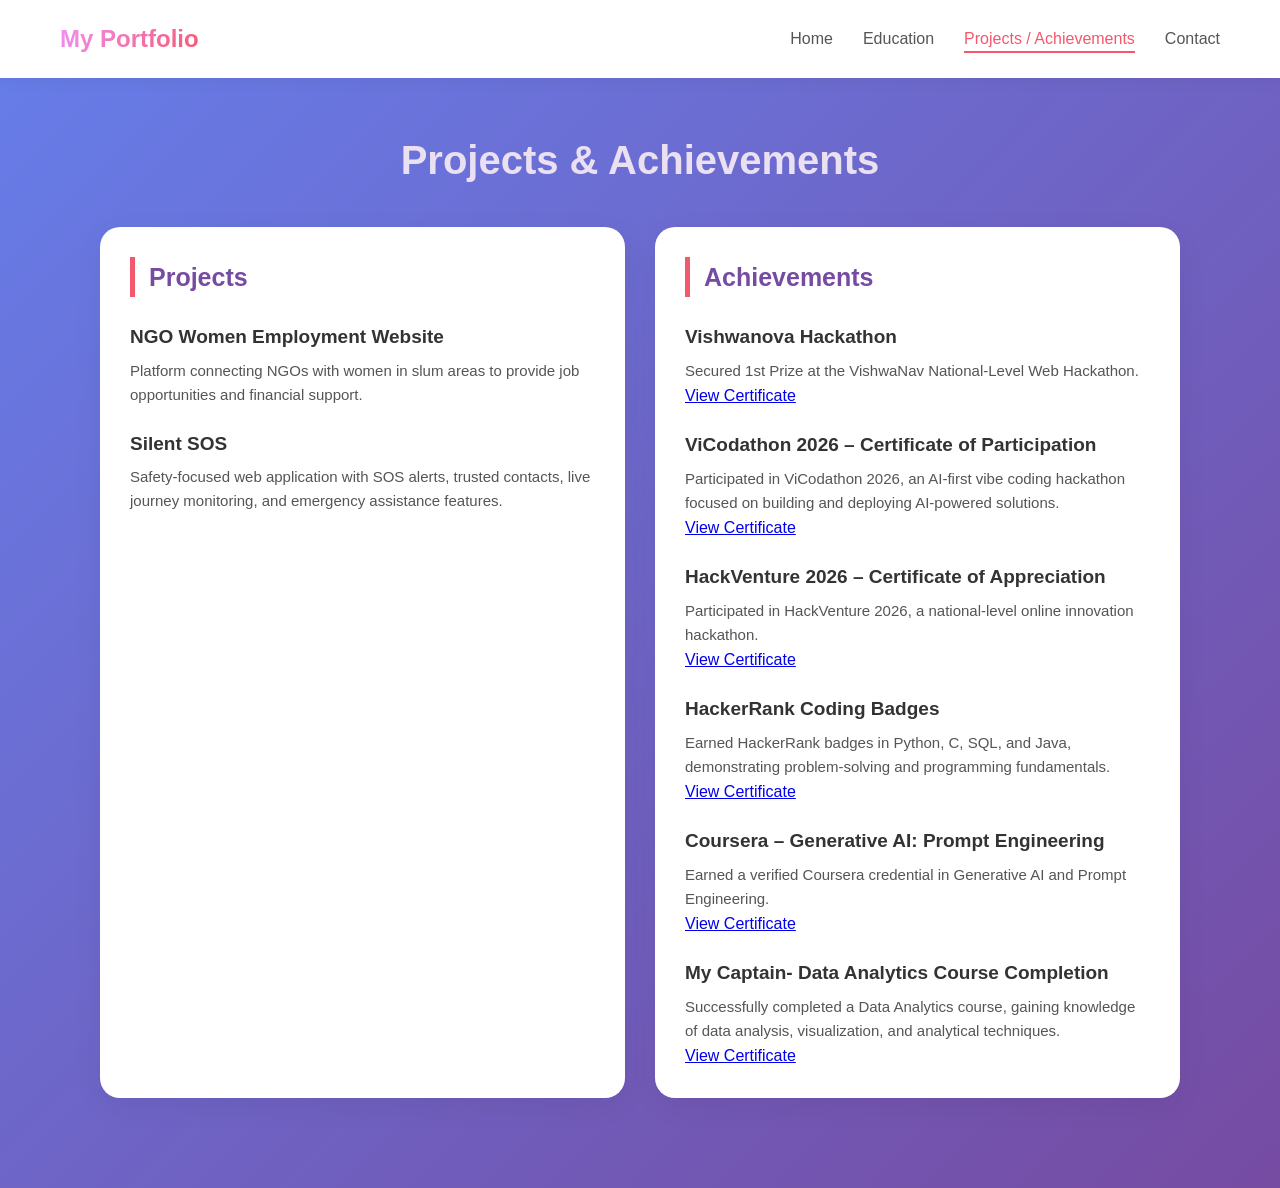
==== projects.html @ c557f3e5 "Add files via upload" ====
<!DOCTYPE html>
<html lang="en">
<head>
 <meta charset="UTF-8" />
 <meta name="viewport" content="width=device-width, initial-scale=1.0" />
 <title>Projects | My Portfolio</title>
 <link rel="stylesheet" href="style.css" />
 <script defer src="script.js"></script>
 <link rel="preconnect" href="[Googleapis](https://fonts.googleapis.com")>
 <link rel="preconnect" href="[Gstatic](https://fonts.gstatic.com") crossorigin>
 <link href="[Googleapis](https://fonts.googleapis.com/css2?family=Poppins:wght@300;400;500;600;700;800&display=swap") rel="stylesheet">
</head>
<body>

 <header class="page-header">
 <nav class="navbar">
 <div class="logo">My Portfolio</div>
 <ul class="nav-links">
 <li><a href="index.html">Home</a></li>
 <li><a href="education.html">Education</a></li>
 <li><a href="projects.html" class="active">Projects / Achievements</a></li>
 <li><a href="contact.html">Contact</a></li>
 </ul>
 </nav>

<section class="projects-achievements">
    <h1>Projects & Achievements</h1>

    <div class="two-columns">

        <!-- Projects -->
        <div class="section-box">
            <h2>Projects</h2>

            <div class="item">
                <h3>NGO Women Employment Website</h3>
                <p>
                    Platform connecting NGOs with women in slum areas
                    to provide job opportunities and financial support.
                </p>
            </div>
            <div class="item">
                <h3>Silent SOS</h3>
                <p>
                    Safety-focused web application with SOS alerts, trusted contacts, live journey monitoring, and emergency assistance features.
                </p>
            </div>

        </div>

        <!-- Achievements -->
        <div class="section-box">
            <h2>Achievements</h2>

            <div class="item">
                <h3>Vishwanova Hackathon</h3>
                <p>
                    Secured 1st Prize at the VishwaNav National-Level Web Hackathon.
                </p>
                <a href="./firstplace.png" target="_blank" class="certificate-btn">
                 View Certificate
                </a>
            </div>
            <div class="item">
                <h3>ViCodathon 2026 – Certificate of Participation</h3>
                <p>
                    Participated in ViCodathon 2026, an AI-first vibe coding hackathon focused on building and deploying AI-powered solutions.
                </p>
                <a href="./Vicodathon.jpg" target="_blank" class="certificate-btn">
                 View Certificate
                </a>
            </div>
            <div class="item">
                <h3>HackVenture 2026 – Certificate of Appreciation</h3>
                <p>
                    Participated in HackVenture 2026, a national-level online innovation hackathon.                
                </p>
                <a href="./Hackventure.jpg" target="_blank" class="certificate-btn">
                 View Certificate
                </a>
            </div>
            <div class="item">
                <h3>HackerRank Coding Badges</h3>
                <p>
                    Earned HackerRank badges in Python, C, SQL, and Java, demonstrating problem-solving and programming fundamentals.
                </p>
                <a href="./badges.png" target="_blank" class="certificate-btn">
                 View Certificate
                </a>
            </div>
            <div class="item">
                <h3>Coursera – Generative AI: Prompt Engineering</h3>
                <p>
                    Earned a verified Coursera credential in Generative AI and Prompt Engineering.
                </p>
                <a href="./badge.png" target="_blank" class="certificate-btn">
                 View Certificate
                </a>
            </div>
            <div class="item">
                <h3>My Captain- Data Analytics Course Completion</h3>
                <p>
                    Successfully completed a Data Analytics course, gaining knowledge of data analysis, visualization, and analytical techniques.
                </p>
                <a href="./certificatemycap.png" target="_blank" class="certificate-btn">
                 View Certificate
                </a>
            </div>

        </div>

    </div>
</section>
 </header>

 <main class="content-grid
---- style.css ----
* {
 margin: 0;
 padding: 0;
 box-sizing: border-box;
}

body {
 font-family: 'Poppins', sans-serif;
 background: #f5f7fa;
 color: #333;
 line-height: 1.6;
}

/* ===== NAVBAR ===== */
.navbar {
 display: flex;
 justify-content: space-between;
 align-items: center;
 padding: 20px 60px;
 background: #fff;
 box-shadow: 0 2px 15px rgba(0,0,0,0.06);
 position: sticky;
 top: 0;
 z-index: 100;
}

.logo {
 font-size: 24px;
 font-weight: 800;
 background: linear-gradient(135deg, #f093fb, #f5576c);
 -webkit-background-clip: text;
 -webkit-text-fill-color: transparent;
 background-clip: text;
}

.nav-links {
 list-style: none;
 display: flex;
 gap: 30px;
}

.nav-links a {
 text-decoration: none;
 color: #555;
 font-weight: 500;
 font-size: 16px;
 transition: 0.3s;
 padding-bottom: 4px;
 border-bottom: 2px solid transparent;
}

.nav-links a:hover,
.nav-links a.active {
 color: #f5576c;
 border-bottom-color: #f5576c;
}

/* ===== HERO SECTION ===== */
.hero {
 min-height: 100vh;
 background: linear-gradient(135deg, #667eea 0%, #764ba2 100%);
 color: #fff;
 padding-bottom: 60px;
}

.hero.navbar {
 background: transparent;
 box-shadow: none;
}

.hero.logo {
 background: linear-gradient(135deg, #fff, #f0f0f0);
 -webkit-background-clip: text;
 -webkit-text-fill-color: transparent;
 background-clip: text;
}

.hero.nav-links a {
 color: #eee;
}

.hero.nav-links a:hover,
.hero.nav-links a.active {
 color: #fff;
 border-bottom-color: #fff;
}

.hero-content {
 display: flex;
 align-items: center;
 justify-content: center;
 gap: 80px;
 padding: 60px 60px 40px;
 flex-wrap: wrap;
}

.hero-image img {
 width: 260px;
 height: 260px;
 border-radius: 50%;
 object-fit: cover;
 border: 6px solid rgba(255,255,255,0.3);
 box-shadow: 0 20px 40px rgba(0,0,0,0.2);
 transition: transform 0.4s;
}

.hero-image img:hover {
 transform: scale(1.03);
}

.hero-text {
 max-width: 550px;
}

.hero-text h1 {
 font-size: 72px;
 font-weight: 800;
 line-height: 1;
 margin-bottom: 10px;
}

.hero-text h2 {
 font-size: 28px;
 font-weight: 600;
 margin-bottom: 20px;
 opacity: 0.9;
}

.hero-text p {
 font-size: 17px;
 opacity: 0.85;
 margin-bottom: 30px;
}

/* ===== CIRCLE BUTTONS ===== */
.hero-buttons {
 display: flex;
 gap: 20px;
 flex-wrap: wrap;
}

.circle-btn {
 display: inline-block;
 padding: 14px 32px;
 border-radius: 50px;
 font-weight: 600;
 font-size: 16px;
 text-decoration: none;
 color: #fff;
 transition: 0.3s;
 box-shadow: 0 6px 20px rgba(0,0,0,0.15);
}

.circle-btn.yellow {
 background: linear-gradient(135deg, #f093fb, #f5576c);
}

.circle-btn.red {
 background: linear-gradient(135deg, #4facfe, #00f2fe);
}

.circle-btn.blue {
 background: linear-gradient(135deg, #43e97b, #38f9d7);
 color: #333;
}

.circle-btn:hover {
 transform: translateY(-4px);
 box-shadow: 0 10px 30px rgba(0,0,0,0.25);
}

/* ===== QUICK INFO ===== */
.quick-info {
 display: flex;
 justify-content: center;
 gap: 30px;
 padding: 50px 60px;
 flex-wrap: wrap;
 background: #fff;
}

.info-box {
 background: #f8f9ff;
 padding: 30px;
 border-radius: 20px;
 flex: 1;
 min-width: 250px;
 max-width: 350px;
 box-shadow: 0 8px 25px rgba(0,0,0,0.05);
 transition: 0.3s;
}

.info-box:hover {
 transform: translateY(-6px);
 box-shadow: 0 12px 35px rgba(0,0,0,0.1);
}

.info-box h3 {
 font-size: 20px;
 margin-bottom: 12px;
 color: #764ba2;
}

.info-box p,
.info-box a {
 font-size: 15px;
 color: #555;
}

.info-box a {
 color: #f5576c;
 text-decoration: none;
 font-weight: 500;
}

.info-box a:hover {
 text-decoration: underline;
}

/* ===== PAGE HEADER (subpages) ===== */
.page-header {
 background: linear-gradient(135deg, #667eea 0%, #764ba2 100%);
 color: #fff;
 padding-bottom: 40px;
}

.page-header.navbar {
 background: transparent;
 box-shadow: none;
}

.page-header.nav-links a {
 color: #eee;
}

.page-header.nav-links a:hover,
.page-header.nav-links a.active {
 color: #fff;
 border-bottom-color: #fff;
}

.page-title {
 text-align: center;
 padding: 30px 20px 10px;
}

.page-title h1 {
 font-size: 40px;
 font-weight: 700;
}

.page-title p {
 font-size: 17px;
 opacity: 0.8;
 margin-top: 8px;
}

/* ===== CONTENT GRID ===== */
.content-grid {
 display: grid;
 grid-template-columns: repeat(auto-fit, minmax(320px, 1fr));
 gap: 30px;
 padding: 50px 60px;
 max-width: 1200px;
 margin: 0 auto;
}

.card {
 background: #fff;
 border-radius: 20px;
 padding: 30px;
 box-shadow: 0 8px 30px rgba(0,0,0,0.06);
 transition: 0.3s;
}

.card:hover {
 transform: translateY(-5px);
 box-shadow: 0 12px 40px rgba(0,0,0,0.1);
}

.card h2 {
 font-size: 22px;
 margin-bottom: 18px;
 color: #764ba2;
 border-left: 5px solid #f5576c;
 padding-left: 14px;
}

.card ul {
 list-style: none;
 padding: 0;
}

.card ul li {
 padding: 8px 0;
 border-bottom: 1px solid #f0f0f0;
 font-size: 15px;
}

.card ul li:last-child {
 border-bottom: none;
}

/* ===== TAGS (skills) ===== */
.tags {
 display: flex;
 flex-direction: column; 
 gap: 16px;              
 padding: 0;
 list-style: none;
 margin-bottom: 12px;
}

.tags li {
 display: flex;          
 align-items: center;    
 justify-content: center;
 width: 150px;           
 height: 50px;           
 
 background: linear-gradient(135deg, #5b77f3, #9759d5);
 color: #fff;
 font-size: 25px;
 font-weight: 500;
 box-sizing: border-box; 
}



/* ===== CONTACT PAGE ===== */
.contact-grid {
 display: grid;
 grid-template-columns: 1fr 1fr;
 gap: 40px;
 padding: 50px 60px;
 max-width: 1000px;
 margin: 0 auto;
}

.contact-card {
 background: #fff;
 border-radius: 20px;
 padding: 35px;
 box-shadow: 0 8px 30px rgba(0,0,0,0.06);
}

.contact-card h2 {
 font-size: 24px;
 margin-bottom: 20px;
 color: #764ba2;
 border-left: 5px solid #f5576c;
 padding-left: 14px;
}

.contact-card p {
 font-size: 16px;
 margin-bottom: 12px;
 display: flex;
 align-items: center;
 gap: 10px;
}

.contact-card a {
 color: #f5576c;
 text-decoration: none;
 font-weight: 500;
}

.contact-card a:hover {
 text-decoration: underline;
}

.contact-card.linkedin{
 display: inline-block;
 margin-top: 10px;
 padding: 12px 28px;
 background: #0077b5;
 color: #fff;
 border-radius: 50px;
 text-decoration: none;
 font-weight: 600;
 transition: 0.3s;
}

.contact-card.linkedin-btn:hover {
 background: #005e93;
 transform: translateY(-3px);
 box-shadow: 0 6px 20px rgba(0,119,181,0.3);
}
.contact-card.hackerrank-btn:hover {
 background: #005e93;
 transform: translateY(-3px);
 box-shadow: 0 6px 20px rgba(0,119,181,0.3);
}
.contact-card.github-btn:hover {
 background: #005e93;
 transform: translateY(-3px);
 box-shadow: 0 6px 20px rgba(0,119,181,0.3);
}
/* ===== PROJECTS & ACHIEVEMENTS ===== */

.projects-achievements {
    padding: 50px 60px;
    max-width: 1200px;
    margin: 0 auto;
}

.projects-achievements > h1 {
    text-align: center;
    font-size: 40px;
    font-weight: 700;
    color: #eae0f2;
    margin-bottom: 35px;
}

.two-columns {
    display: grid;
    grid-template-columns: 1fr 1fr;
    gap: 30px;
}

.section-box {
    background: #fff;
    border-radius: 20px;
    padding: 30px;
    box-shadow: 0 8px 30px rgba(0,0,0,0.06);
    transition: 0.3s;
}

.section-box:hover {
    transform: translateY(-5px);
    box-shadow: 0 12px 40px rgba(0,0,0,0.1);
}

.section-box h2 {
    font-size: 25px;
    color: #764ba2;
    border-left: 5px solid #f5576c;
    padding-left: 14px;
    margin-bottom: 25px;
}

.item {
    margin-bottom: 22px;
}

.item:last-child {
    margin-bottom: 0;
}

.item h3 {
    font-size: 19px;
    color: #333;
    margin-bottom: 6px;
}

.item p {
    font-size: 15px;
    color: #555;
    line-height: 1.6;
}

/* ===== RESPONSIVE ===== */
@media (max-width: 768px) {
.navbar {
 padding: 15px 20px;
 flex-direction: column;
 gap: 12px;
 }

.nav-links {
 gap: 15px;
 flex-wrap: wrap;
 justify-content: center;
 }

.hero-content {
 padding: 30px 20px;
 gap: 40px;
 }

.hero-image img {
 width: 200px;
 height: 200px;
 }

.hero-text h1 {
 font-size: 48px;
 }

.quick-info {
 padding: 30px 20px;
 }

.content-grid {
 padding: 30px 20px;
 grid-template-columns: 1fr;
 }

.contact-grid {
 grid-template-columns: 1fr;
 padding: 30px 20px;
 }

.page-title h1 {
 font-size: 28px;
 }
}
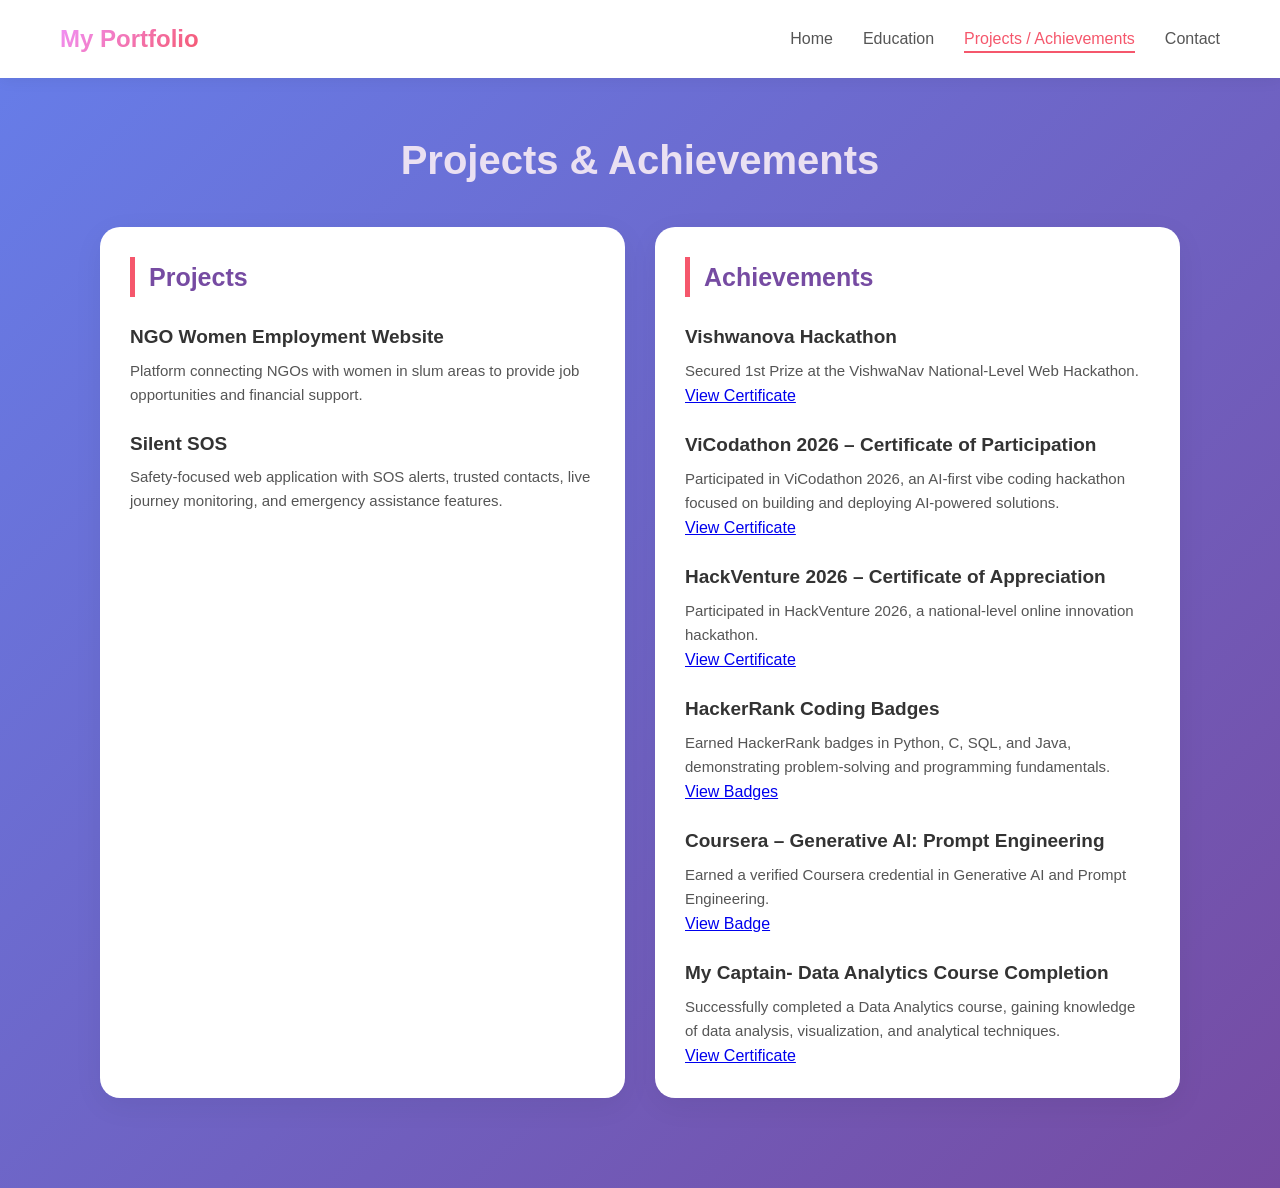
==== commit 7a6f091c: "Update projects.html" ====
--- a/projects.html
+++ b/projects.html
@@ -85,7 +85,7 @@
                     Earned HackerRank badges in Python, C, SQL, and Java, demonstrating problem-solving and programming fundamentals.
                 </p>
                 <a href="./badges.png" target="_blank" class="certificate-btn">
-                 View Certificate
+                 View Badges
                 </a>
             </div>
             <div class="item">
@@ -94,7 +94,7 @@
                     Earned a verified Coursera credential in Generative AI and Prompt Engineering.
                 </p>
                 <a href="./badge.png" target="_blank" class="certificate-btn">
-                 View Certificate
+                 View Badge
                 </a>
             </div>
             <div class="item">
@@ -113,4 +113,4 @@
 </section>
  </header>
 
- <main class="content-grid+ <main class="content-grid
